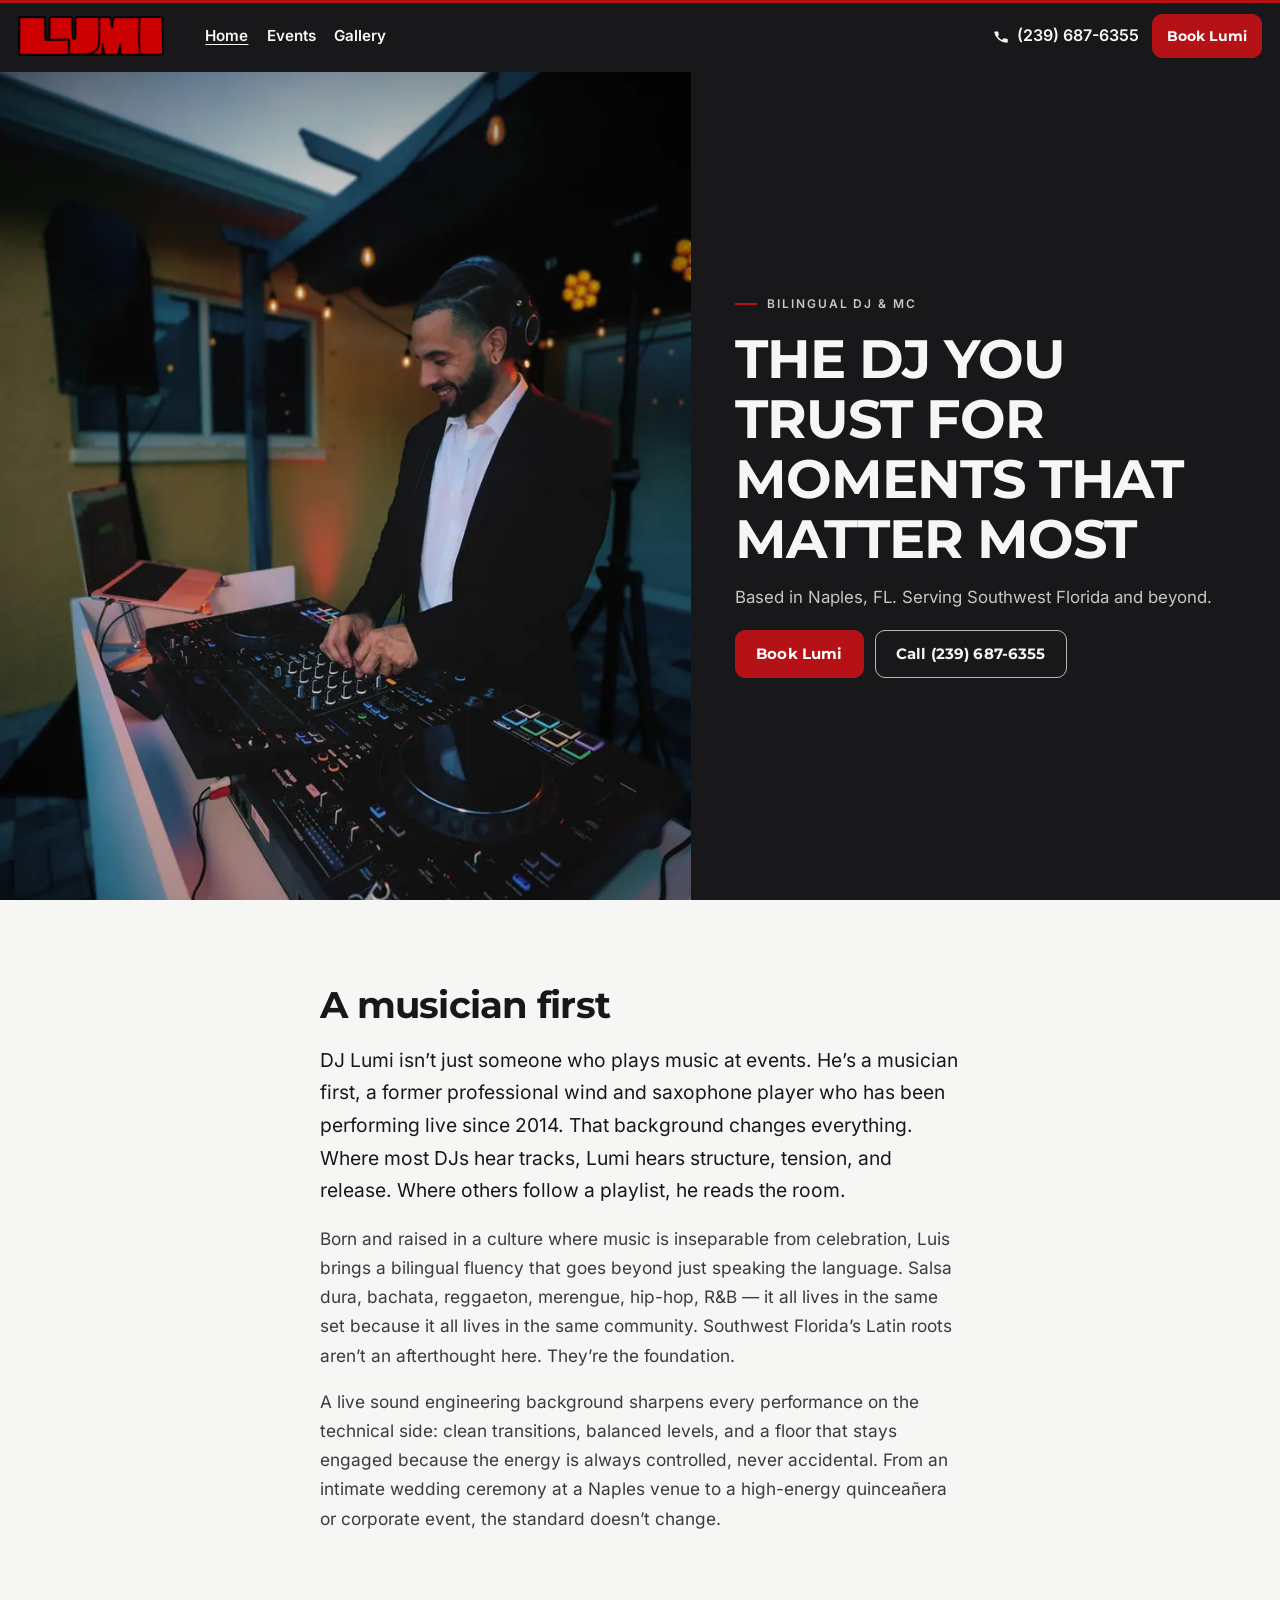
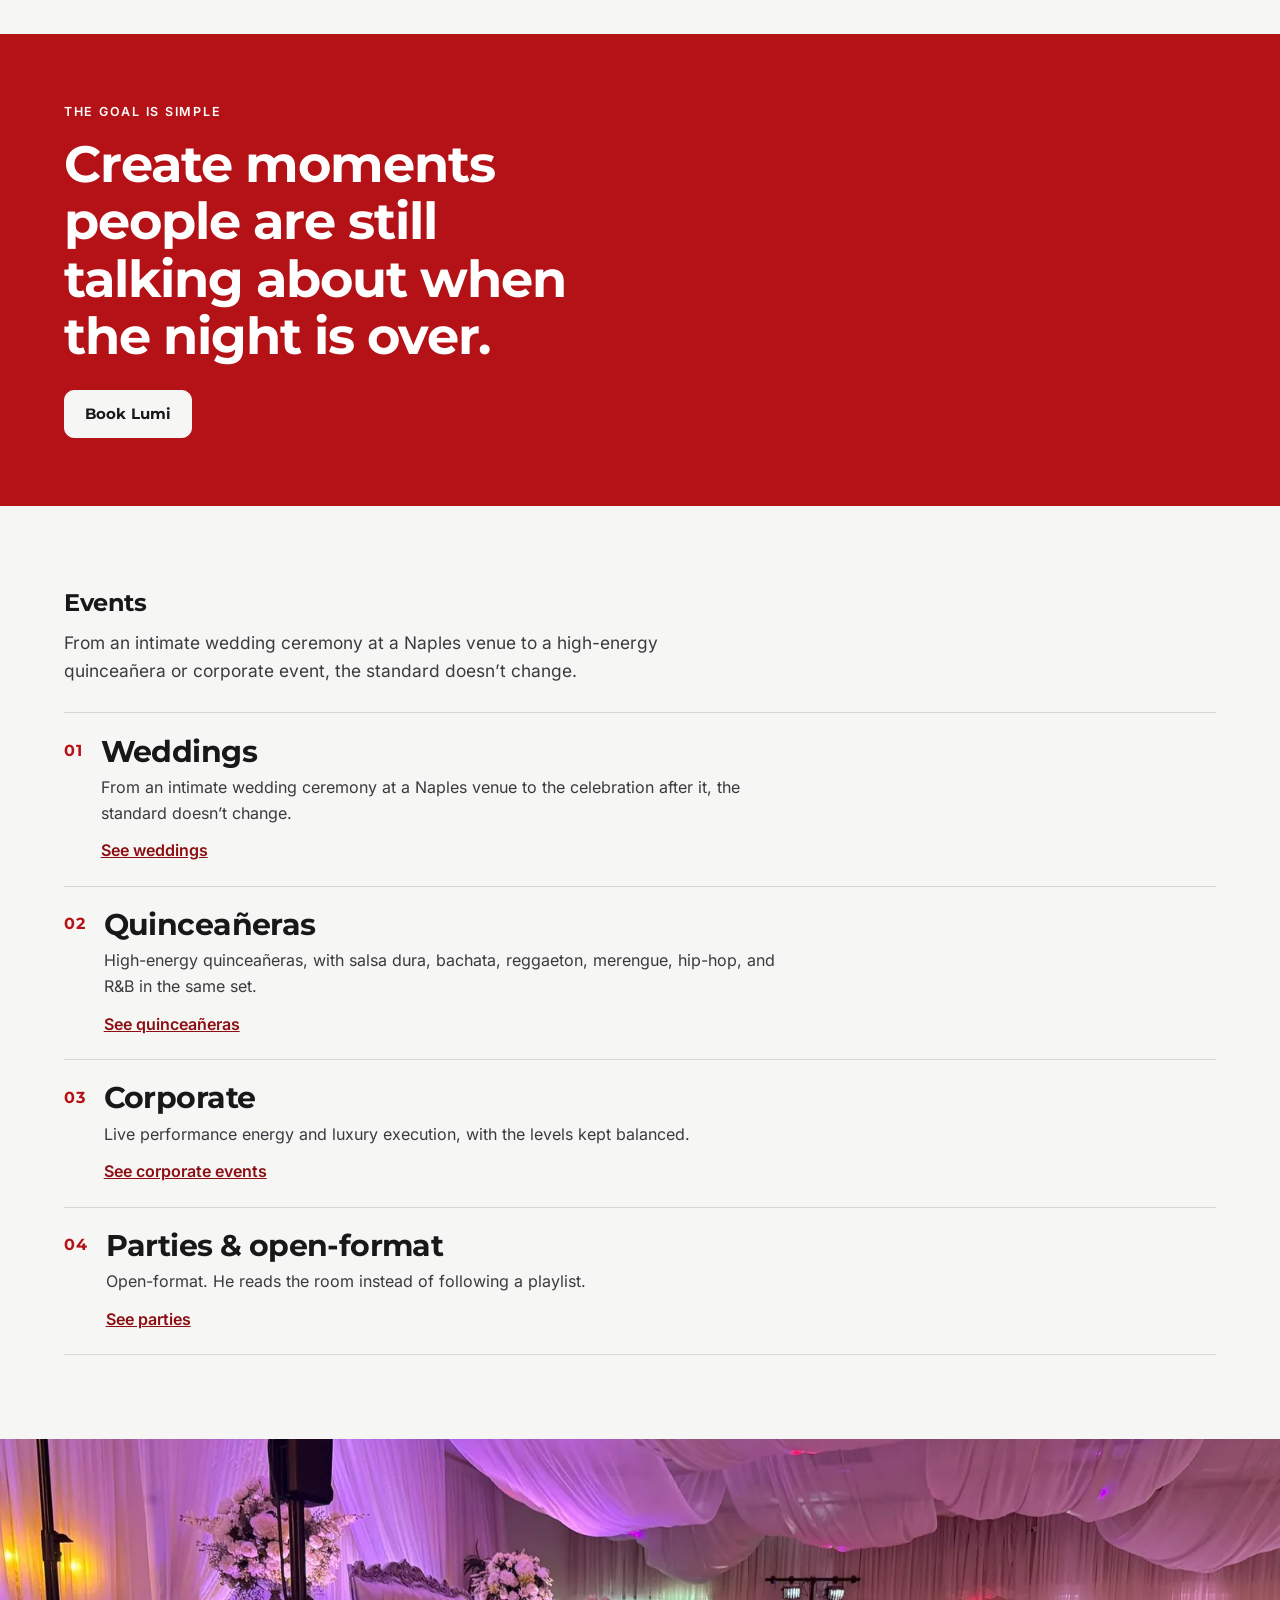
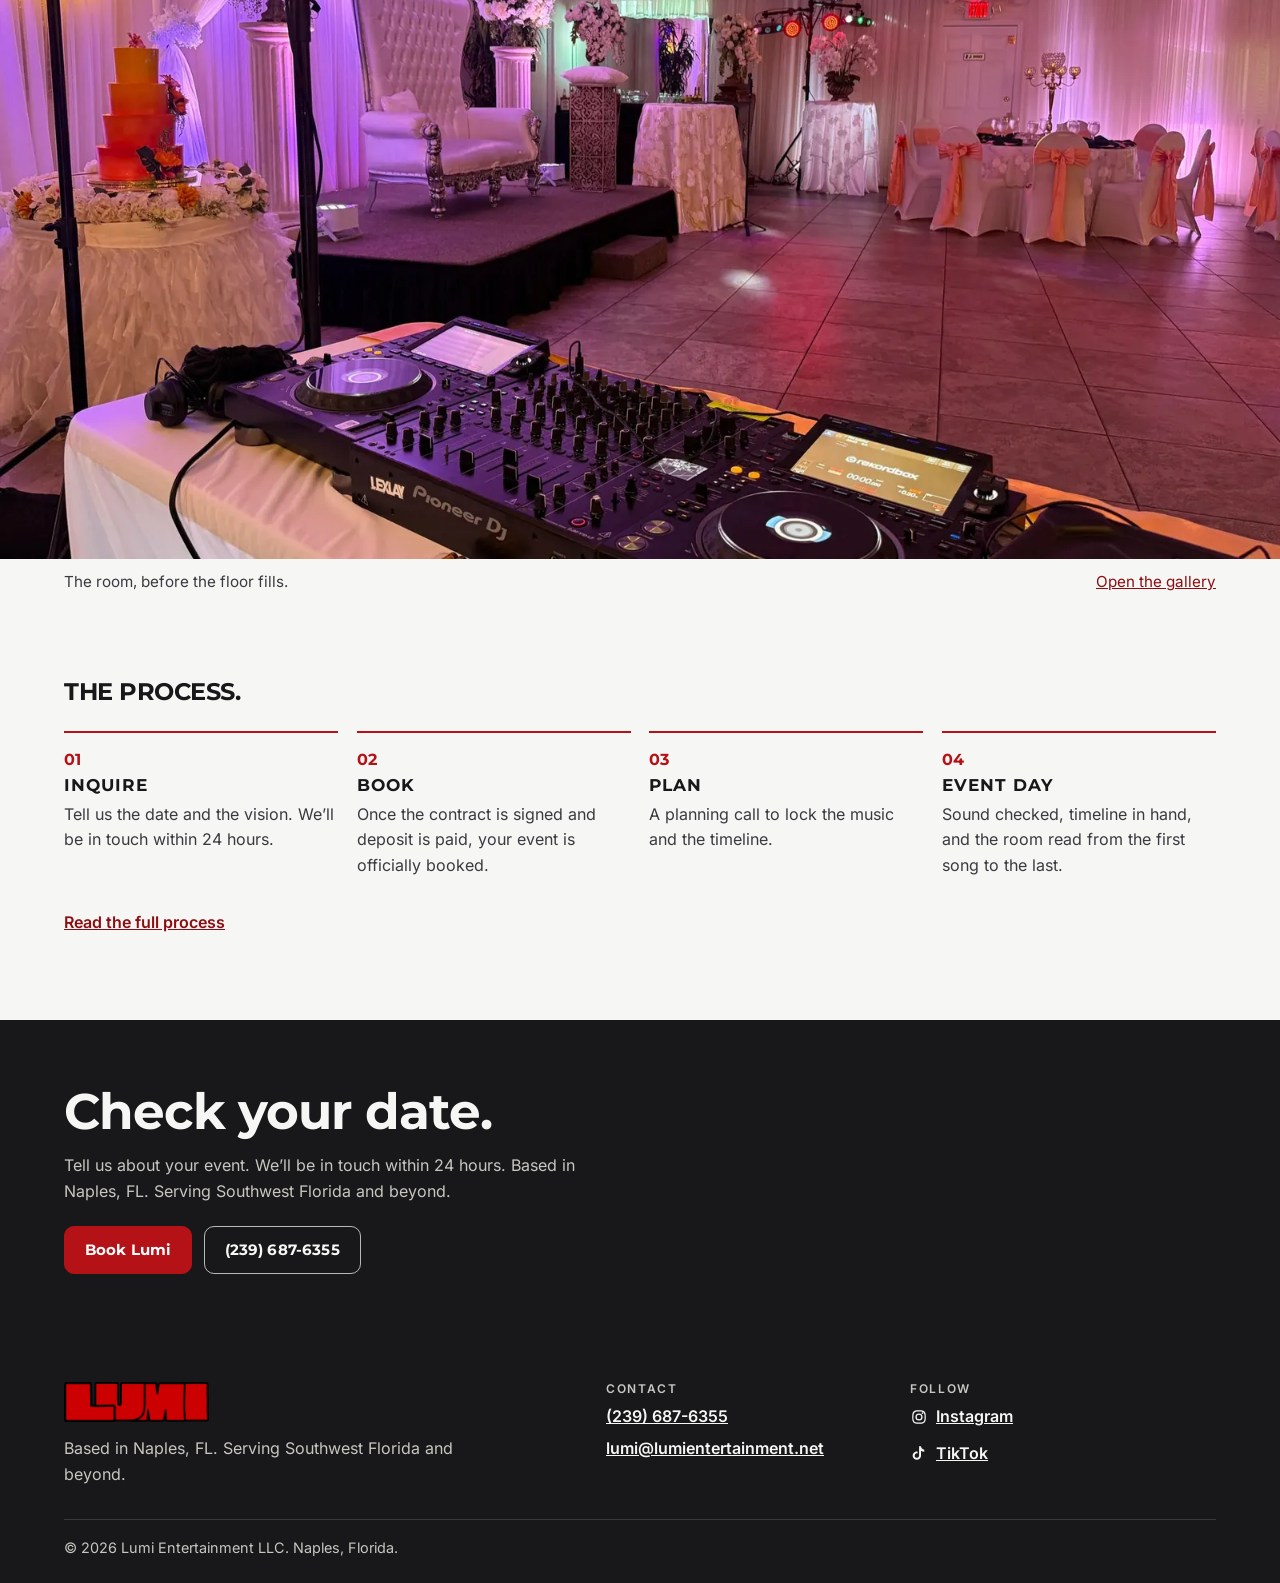
==== index.html @ b8785e48 "Replace the Squarespace site with a static Lumi Entertainment site. Keep the existing voice and bran" ====
<!DOCTYPE html>
<html lang="en">
<head>
  <meta charset="utf-8">
  <meta name="viewport" content="width=device-width, initial-scale=1">
  <meta name="format-detection" content="telephone=no">
  <title>DJ Lumi | Bilingual Wedding &amp; Event DJ in Naples, FL</title>
  <meta name="description" content="Bilingual English/Spanish DJ and MC for weddings, quinceañeras, and events in Naples and Southwest Florida. Open-format music, live sound, and a musician’s ear.">
  <meta name="robots" content="index,follow">
  <meta name="theme-color" content="#18181B">
  <link rel="canonical" href="https://www.lumientertainment.net/">
  <meta property="og:type" content="website">
  <meta property="og:site_name" content="Lumi Entertainment">
  <meta property="og:locale" content="en_US">
  <meta property="og:title" content="DJ Lumi | Bilingual Wedding &amp; Event DJ in Naples, FL">
  <meta property="og:description" content="Bilingual English/Spanish DJ and MC for weddings, quinceañeras, and events in Naples and Southwest Florida. Open-format music, live sound, and a musician’s ear.">
  <meta property="og:url" content="https://www.lumientertainment.net/">
  <meta property="og:image" content="https://www.lumientertainment.net/images/og.jpg">
  <meta property="og:image:width" content="1200">
  <meta property="og:image:height" content="630">
  <meta property="og:image:alt" content="DJ Lumi mixing at an outdoor evening event. Lumi Entertainment, a bilingual wedding and event DJ based in Naples, Florida.">
  <meta name="twitter:card" content="summary_large_image">
  <meta name="twitter:title" content="DJ Lumi | Bilingual Wedding &amp; Event DJ in Naples, FL">
  <meta name="twitter:description" content="Bilingual English/Spanish DJ and MC for weddings, quinceañeras, and events in Naples and Southwest Florida. Open-format music, live sound, and a musician’s ear.">
  <meta name="twitter:image" content="https://www.lumientertainment.net/images/og.jpg">
  <meta name="twitter:image:alt" content="DJ Lumi mixing at an outdoor evening event. Lumi Entertainment, a bilingual wedding and event DJ based in Naples, Florida.">
  <link rel="icon" href="favicon.ico" sizes="any">
  <link rel="icon" type="image/png" href="images/icon-192.png" sizes="192x192">
  <link rel="apple-touch-icon" href="images/apple-touch-icon.png">
  <link rel="manifest" href="site.webmanifest">
  <link rel="preload" href="fonts/montserrat-700.woff2" as="font" type="font/woff2" crossorigin>
  <link rel="preload" href="fonts/inter-400.woff2" as="font" type="font/woff2" crossorigin>
  <link rel="stylesheet" href="css/styles.css?v=20261122">
  <script type="application/ld+json">
{
  "@context": "https://schema.org",
  "@type": ["EntertainmentBusiness", "LocalBusiness"],
  "@id": "https://www.lumientertainment.net/#business",
  "name": "Lumi Entertainment",
  "legalName": "Lumi Entertainment LLC",
  "alternateName": "DJ Lumi",
  "url": "https://www.lumientertainment.net/",
  "telephone": "+1-239-687-6355",
  "email": "lumi@lumientertainment.net",
  "image": [
    "https://www.lumientertainment.net/images/og.jpg",
    "https://www.lumientertainment.net/images/hero-1400.jpg"
  ],
  "logo": "https://www.lumientertainment.net/images/logo.png",
  "description": "Bilingual English/Spanish DJ and MC for weddings, quinceañeras, and events. Based in Naples, FL, serving Southwest Florida and beyond.",
  "address": {
    "@type": "PostalAddress",
    "addressLocality": "Naples",
    "addressRegion": "FL",
    "addressCountry": "US"
  },
  "areaServed": "Southwest Florida",
  "founder": {
    "@type": "Person",
    "name": "Luis Saavedra",
    "alternateName": "DJ Lumi",
    "jobTitle": "DJ and MC",
    "knowsLanguage": ["en", "es"]
  },
  "contactPoint": {
    "@type": "ContactPoint",
    "telephone": "+1-239-687-6355",
    "email": "lumi@lumientertainment.net",
    "contactType": "reservations",
    "availableLanguage": ["English", "Spanish"]
  },
  "sameAs": [
    "https://instagram.com/djlumiofficial",
    "https://www.tiktok.com/@lumiwhatever"
  ]
}
  </script>
</head>
<body>
  <a class="skip" href="#main">Skip to content</a>
  <header class="site-header">
    <div class="header-inner">
      <a class="logo" href="./">
        <img src="images/logo.png" alt="Lumi Entertainment" width="1200" height="330">
      </a>
      <nav id="site-nav" class="site-nav" aria-label="Primary">
        <ul>
          <li><a href="./" aria-current="page">Home</a></li>
          <li><a href="weddings/">Events</a></li>
          <li><a href="gallery/">Gallery</a></li>
        </ul>
        <a class="menu-phone" href="tel:+12396876355">(239) 687-6355</a>
        <a class="btn menu-book" href="booklumi/">Book Lumi</a>
      </nav>
      <a class="header-phone" href="tel:+12396876355"><svg class="phone-icon" viewBox="0 0 24 24" width="18" height="18" aria-hidden="true"><path fill="currentColor" d="M6.6 10.8a15 15 0 0 0 6.6 6.6l2.2-2.2a1 1 0 0 1 1-.25 11.5 11.5 0 0 0 3.6.57 1 1 0 0 1 1 1V20a1 1 0 0 1-1 1A17 17 0 0 1 3 7a1 1 0 0 1 1-1h3.5a1 1 0 0 1 1 1 11.5 11.5 0 0 0 .57 3.6 1 1 0 0 1-.25 1l-2.22.2z"/></svg><span class="header-phone-num">(239) 687-6355</span></a>
      <a class="btn btn-small header-book" href="booklumi/"><span class="long">Book Lumi</span><span class="short">Book</span></a>
      <button class="nav-toggle" type="button" aria-expanded="false" aria-controls="site-nav">
        <span class="bars" aria-hidden="true"></span>
        <span class="sr-only">Open menu</span>
      </button>
    </div>
  </header>
  <main id="main">
    <section class="hero">
      <div class="hero-media">
        <picture>
            <source type="image/webp" srcset="images/hero-800.webp 800w, images/hero-1400.webp 1400w, images/hero-2000.webp 2000w" sizes="(min-width: 960px) 54vw, 100vw">
            <img src="images/hero-1400.jpg" alt="DJ Lumi smiling behind a DJ controller at an outdoor evening event, wearing a black suit with headphones around his neck." width="1400" height="1865" loading="eager" decoding="async" fetchpriority="high">
          </picture>
      </div>
      <div class="hero-copy">
        <p class="eyebrow on-dark">Bilingual DJ &amp; MC</p>
        <h1>THE DJ YOU TRUST FOR MOMENTS THAT MATTER MOST</h1>
        <p class="lede">Based in Naples, FL. Serving Southwest Florida and beyond.</p>
        <div class="hero-actions">
          <a class="btn" href="booklumi/">Book Lumi</a>
          <a class="btn btn-ghost" href="tel:+12396876355">Call (239) 687-6355</a>
        </div>
      </div>
    </section>
    <section class="section">
      <div class="wrap prose">
        <h2>A musician first</h2>
        <p class="lead">DJ Lumi isn’t just someone who plays music at events. He’s a musician first, a former professional wind and saxophone player who has been performing live since 2014. That background changes everything. Where most DJs hear tracks, Lumi hears structure, tension, and release. Where others follow a playlist, he reads the room.</p>
        <p>Born and raised in a culture where music is inseparable from celebration, Luis brings a bilingual fluency that goes beyond just speaking the language. Salsa dura, bachata, reggaeton, merengue, hip-hop, R&amp;B — it all lives in the same set because it all lives in the same community. Southwest Florida’s Latin roots aren’t an afterthought here. They’re the foundation.</p>
        <p>A live sound engineering background sharpens every performance on the technical side: clean transitions, balanced levels, and a floor that stays engaged because the energy is always controlled, never accidental. From an intimate wedding ceremony at a Naples venue to a high-energy quinceañera or corporate event, the standard doesn’t change.</p>
      </div>
    </section>
    <section class="quote-band" aria-label="The goal">
      <div class="wrap">
        <p class="quote-kicker">The goal is simple</p>
        <p class="quote">Create moments people are still talking about when the night is over.</p>
        <a class="btn btn-paper" href="booklumi/">Book Lumi</a>
      </div>
    </section>
    <section class="section" id="services">
      <div class="wrap">
        <h2>Events</h2>
        <p class="section-intro">From an intimate wedding ceremony at a Naples venue to a high-energy quinceañera or corporate event, the standard doesn’t change.</p>
        <ol class="service-list">
          <li>
            <span class="svc-num">01</span>
            <div>
              <h3>Weddings</h3>
              <p>From an intimate wedding ceremony at a Naples venue to the celebration after it, the standard doesn’t change.</p>
              <a class="text-link" href="weddings/#weddings">See weddings</a>
            </div>
          </li>
          <li>
            <span class="svc-num">02</span>
            <div>
              <h3>Quinceañeras</h3>
              <p>High-energy quinceañeras, with salsa dura, bachata, reggaeton, merengue, hip-hop, and R&amp;B in the same set.</p>
              <a class="text-link" href="weddings/#quinceaneras">See quinceañeras</a>
            </div>
          </li>
          <li>
            <span class="svc-num">03</span>
            <div>
              <h3>Corporate</h3>
              <p>Live performance energy and luxury execution, with the levels kept balanced.</p>
              <a class="text-link" href="weddings/#corporate">See corporate events</a>
            </div>
          </li>
          <li>
            <span class="svc-num">04</span>
            <div>
              <h3>Parties &amp; open-format</h3>
              <p>Open-format. He reads the room instead of following a playlist.</p>
              <a class="text-link" href="weddings/#parties">See parties</a>
            </div>
          </li>
        </ol>
      </div>
    </section>
    <figure class="feature-photo">
      <picture>
            <source type="image/webp" srcset="images/reception-900.webp 900w, images/reception-1600.webp 1600w, images/reception-2200.webp 2200w" sizes="100vw">
            <img src="images/reception-1600.jpg" alt="A celebration hall seen from the DJ booth: a controller in the foreground, a white throne chair and tiered cake on a stage, draped ceilings, and purple uplighting." width="1600" height="900" loading="lazy" decoding="async">
          </picture>
      <figcaption class="wrap caption-row">
        <span>The room, before the floor fills.</span>
        <a href="gallery/">Open the gallery</a>
      </figcaption>
    </figure>
    <section class="section" id="process">
      <div class="wrap">
        <h2>THE PROCESS.</h2>
        <ol class="steps">
          <li>
            <span class="step-num">01</span>
            <h3>Inquire</h3>
            <p>Tell us the date and the vision. We’ll be in touch within 24 hours.</p>
          </li>
          <li>
            <span class="step-num">02</span>
            <h3>Book</h3>
            <p>Once the contract is signed and deposit is paid, your event is officially booked.</p>
          </li>
          <li>
            <span class="step-num">03</span>
            <h3>Plan</h3>
            <p>A planning call to lock the music and the timeline.</p>
          </li>
          <li>
            <span class="step-num">04</span>
            <h3>Event day</h3>
            <p>Sound checked, timeline in hand, and the room read from the first song to the last.</p>
          </li>
        </ol>
        <p style="margin-top:1.25rem"><a class="text-link" href="weddings/#process">Read the full process</a></p>
      </div>
    </section>
    <section class="cta-band">
      <div class="wrap">
        <h2>Check your date.</h2>
        <p>Tell us about your event. We’ll be in touch within 24 hours. Based in Naples, FL. Serving Southwest Florida and beyond.</p>
        <div class="cta-actions">
          <a class="btn" href="booklumi/">Book Lumi</a>
          <a class="btn btn-ghost" href="tel:+12396876355">(239) 687-6355</a>
        </div>
      </div>
    </section>
  </main>
  <footer class="site-footer">
    <div class="wrap footer-grid">
      <div class="footer-brand">
        <a class="logo" href="./">
          <img src="images/logo.png" alt="Lumi Entertainment" width="1200" height="330">
        </a>
        <p>Based in Naples, FL. Serving Southwest Florida and beyond.</p>
      </div>
      <div>
        <h2 class="footer-label">Contact</h2>
        <ul class="footer-links">
          <li><a href="tel:+12396876355">(239) 687-6355</a></li>
          <li><a href="mailto:lumi@lumientertainment.net">lumi@lumientertainment.net</a></li>
        </ul>
      </div>
      <div>
        <h2 class="footer-label">Follow</h2>
        <ul class="socials">
          <li><a href="https://instagram.com/djlumiofficial" target="_blank" rel="noopener noreferrer"><svg viewBox="0 0 24 24" width="18" height="18" aria-hidden="true"><path fill="currentColor" d="M12 7.2A4.8 4.8 0 1 0 16.8 12 4.8 4.8 0 0 0 12 7.2zm0 7.9A3.1 3.1 0 1 1 15.1 12 3.1 3.1 0 0 1 12 15.1zm5.7-8.2a1.1 1.1 0 1 1-1.1-1.1 1.1 1.1 0 0 1 1.1 1.1zM12 4.6c1.3 0 1.5 0 2 .05l1.5.07a4.5 4.5 0 0 1 3.8 3.8l.07 1.5c.05.5.05 1.6 0 4l-.07 1.5a4.5 4.5 0 0 1-3.8 3.8l-1.5.07c-.5.05-1.6.05-4 0l-1.5-.07a4.5 4.5 0 0 1-3.8-3.8l-.07-1.5c-.05-.5-.05-1.6 0-4l.07-1.5a4.5 4.5 0 0 1 3.8-3.8l1.5-.07c.5-.05 1.6-.05 2-.05zm0-1.6a18 18 0 0 0-2.1.06L8.4 3.1a6.1 6.1 0 0 0-5.3 5.3l-.06 1.5a18 18 0 0 0 0 4.2l.06 1.5a6.1 6.1 0 0 0 5.3 5.3l1.5.06a18 18 0 0 0 4.2 0l1.5-.06a6.1 6.1 0 0 0 5.3-5.3l.06-1.5a18 18 0 0 0 0-4.2l-.06-1.5a6.1 6.1 0 0 0-5.3-5.3l-1.5-.06A18 18 0 0 0 12 3z"/></svg><span>Instagram</span></a></li>
          <li><a href="https://www.tiktok.com/@lumiwhatever" target="_blank" rel="noopener noreferrer"><svg viewBox="0 0 24 24" width="18" height="18" aria-hidden="true"><path fill="currentColor" d="M14.6 3c.4 2.5 1.9 4.3 4.4 4.7v2.6a7.2 7.2 0 0 1-4.3-1.4v6.6a5.6 5.6 0 1 1-5.6-5.6c.3 0 .7 0 1 .1v2.7a2.9 2.9 0 1 0 2 2.8V3h2.5z"/></svg><span>TikTok</span></a></li>
        </ul>
      </div>
    </div>
    <div class="wrap legal">
      <p>© 2026 Lumi Entertainment LLC. Naples, Florida.</p>
    </div>
  </footer>
  <nav class="tapbar" aria-label="Quick actions">
    <a class="tap-call" href="tel:+12396876355"><small>Call</small><span>(239) 687-6355</span></a>
    <a class="btn tap-book" href="booklumi/">Book Lumi</a>
  </nav>
  <script src="js/main.js?v=20261122"></script>
</body>
</html>
---- css/styles.css ----
/* Lumi Entertainment
   Ink #18181B · Paper #F6F6F4 · Crimson #B51217
   Headings: Montserrat. Body: Inter. */

@font-face {
  font-family: "Inter";
  font-style: normal;
  font-weight: 400;
  font-display: swap;
  src: url("../fonts/inter-400.woff2") format("woff2");
  unicode-range: U+0000-00FF, U+0131, U+0152-0153, U+02BB-02BC, U+02C6, U+02DA, U+02DC, U+0304, U+0308, U+0329, U+2000-206F, U+20AC, U+2122, U+2191, U+2193, U+2212, U+2215, U+FEFF, U+FFFD;
}

@font-face {
  font-family: "Inter";
  font-style: normal;
  font-weight: 600;
  font-display: swap;
  src: url("../fonts/inter-600.woff2") format("woff2");
  unicode-range: U+0000-00FF, U+0131, U+0152-0153, U+02BB-02BC, U+02C6, U+02DA, U+02DC, U+0304, U+0308, U+0329, U+2000-206F, U+20AC, U+2122, U+2191, U+2193, U+2212, U+2215, U+FEFF, U+FFFD;
}

@font-face {
  font-family: "Montserrat";
  font-style: normal;
  font-weight: 700;
  font-display: swap;
  src: url("../fonts/montserrat-700.woff2") format("woff2");
  unicode-range: U+0000-00FF, U+0131, U+0152-0153, U+02BB-02BC, U+02C6, U+02DA, U+02DC, U+0304, U+0308, U+0329, U+2000-206F, U+20AC, U+2122, U+2191, U+2193, U+2212, U+2215, U+FEFF, U+FFFD;
}

:root {
  --ink: #18181b;
  --paper: #f6f6f4;
  --crimson: #b51217;
  --crimson-deep: #8c0e12;
  --muted: #c8c6c0;
  --muted-ink: #3a3a40;
  --line: rgba(24, 24, 27, 0.14);
  --white: #fff;
  --radius: 10px;
  --sans: "Inter", "Helvetica Neue", Helvetica, Arial, sans-serif;
  --display: "Montserrat", "Helvetica Neue", Helvetica, Arial, sans-serif;
  --max: 72rem;
  --gutter: 1.25rem;
  --header: 4.5rem;
  color-scheme: light;
}

*,
*::before,
*::after { box-sizing: border-box; }

[hidden] { display: none !important; }

html { scroll-padding-top: 5.5rem; }

body {
  margin: 0;
  min-height: 100vh;
  display: flex;
  flex-direction: column;
  background: var(--paper);
  color: var(--ink);
  font-family: var(--sans);
  font-size: 1rem;
  line-height: 1.6;
  font-weight: 400;
}

main { flex: 1; }

img { max-width: 100%; height: auto; }

h1, h2, h3, p, figure, blockquote, ul, ol { margin: 0; }

ul, ol { padding: 0; }

h1, h2, h3 {
  font-family: var(--display);
  font-weight: 700;
  letter-spacing: -0.02em;
  line-height: 1.12;
  text-wrap: balance;
}

a { color: var(--crimson-deep); }

a:hover { color: var(--crimson); }

:focus { outline: none; }

:focus-visible {
  outline: 2px solid var(--crimson);
  outline-offset: 3px;
}

.site-header :focus-visible,
.tapbar :focus-visible,
.quote-band :focus-visible {
  outline-color: var(--paper);
}

::selection { background: var(--crimson); color: #fff; }

.skip {
  position: absolute;
  left: 0.75rem;
  top: 0.75rem;
  transform: translateY(-200%);
  background: #fff;
  color: var(--ink);
  padding: 0.65rem 0.9rem;
  z-index: 80;
  border-radius: var(--radius);
  font-weight: 600;
  text-decoration: none;
}

.skip:focus { transform: none; }

.sr-only {
  position: absolute;
  width: 1px;
  height: 1px;
  padding: 0;
  margin: -1px;
  overflow: hidden;
  clip: rect(0, 0, 0, 0);
  white-space: nowrap;
  border: 0;
}

.wrap {
  width: min(var(--max), calc(100% - var(--gutter) * 2));
  margin-inline: auto;
}

.wrap-narrow { width: min(42rem, calc(100% - var(--gutter) * 2)); }

[id] { scroll-margin-top: 5.5rem; }

.btn {
  display: inline-flex;
  align-items: center;
  justify-content: center;
  gap: 0.45rem;
  min-height: 3rem;
  padding: 0.85rem 1.25rem;
  border-radius: var(--radius);
  border: 1px solid var(--crimson);
  background: var(--crimson);
  color: #fff;
  font-family: var(--display);
  font-weight: 700;
  font-size: 0.95rem;
  letter-spacing: 0.01em;
  line-height: 1;
  text-decoration: none;
  cursor: pointer;
}

.btn:hover { background: var(--crimson-deep); border-color: var(--crimson-deep); color: #fff; }

.btn-small { min-height: 2.7rem; padding: 0.55rem 0.85rem; font-size: 0.88rem; }

.btn-ghost {
  background: transparent;
  color: var(--paper);
  border-color: rgba(246, 246, 244, 0.72);
}

.btn-ghost:hover { background: rgba(246, 246, 244, 0.08); color: #fff; border-color: #fff; }

.btn-paper {
  background: var(--paper);
  border-color: var(--paper);
  color: var(--ink);
}

.btn-paper:hover { background: #fff; border-color: #fff; color: var(--ink); }

.header-book .short { display: none; }

.site-header {
  position: sticky;
  top: 0;
  z-index: 30;
  background: var(--ink);
  color: var(--paper);
  box-shadow: inset 0 3px 0 var(--crimson);
}

.header-inner {
  display: flex;
  align-items: center;
  gap: 0.55rem 0.85rem;
  min-height: var(--header);
  padding: 0.55rem 1.15rem;
  max-width: 80rem;
  margin: 0 auto;
}

.logo { display: flex; margin-right: auto; line-height: 0; text-decoration: none; }

.logo img { height: 30px; width: auto; }

.header-phone {
  position: relative;
  display: inline-flex;
  align-items: center;
  gap: 0.4rem;
  min-width: 44px;
  min-height: 44px;
  color: var(--paper);
  text-decoration: none;
  font-weight: 600;
  white-space: nowrap;
}

.header-phone:hover { color: #fff; }

.nav-toggle {
  width: 44px;
  height: 44px;
  display: inline-flex;
  align-items: center;
  justify-content: center;
  border: 1px solid rgba(246, 246, 244, 0.4);
  background: transparent;
  color: var(--paper);
  border-radius: var(--radius);
  cursor: pointer;
  position: relative;
  z-index: 50;
}

.bars,
.bars::before,
.bars::after {
  display: block;
  width: 18px;
  height: 2px;
  background: currentColor;
  position: relative;
  transition: transform 0.2s ease, top 0.2s ease, background 0.2s ease;
}

.bars::before,
.bars::after { content: ""; position: absolute; left: 0; }

.bars::before { top: -6px; }

.bars::after { top: 6px; }

body.nav-open .bars { background: transparent; }

body.nav-open .bars::before { top: 0; transform: rotate(45deg); }

body.nav-open .bars::after { top: 0; transform: rotate(-45deg); }

.site-nav ul { list-style: none; }

.site-nav a { color: var(--paper); text-decoration: none; }

.site-nav a:hover { color: #fff; text-decoration: underline; text-underline-offset: 0.22em; }

.site-nav a[aria-current="page"] { font-weight: 700; text-decoration: underline; text-underline-offset: 0.22em; }

@media (max-width: 959px) {
  .header-inner { padding: 0.5rem 0.75rem; gap: 0.4rem; }
  .logo img { height: 28px; }
  .header-phone-num {
    position: absolute;
    width: 1px;
    height: 1px;
    padding: 0;
    margin: -1px;
    overflow: hidden;
    clip: rect(0, 0, 0, 0);
    white-space: nowrap;
    border: 0;
  }
  .site-nav {
    display: none;
    position: fixed;
    inset: 0;
    z-index: 40;
    background: var(--ink);
    flex-direction: column;
    padding: 5.5rem 1.5rem 6.5rem;
    overflow: auto;
  }
  .site-nav.is-open { display: flex; }
  .site-nav li a {
    display: block;
    font-family: var(--display);
    font-weight: 700;
    font-size: clamp(1.8rem, 8vw, 2.4rem);
    letter-spacing: -0.02em;
    padding: 0.35rem 0;
    text-decoration: none;
  }
  .menu-phone {
    margin-top: 1.4rem;
    font-weight: 600;
    font-size: 1.15rem;
  }
  .menu-book { margin-top: 0.9rem; align-self: flex-start; }
}

@media (min-width: 960px) {
  .logo { margin-right: 1.75rem; }
  .logo img { height: 40px; }
  .nav-toggle { display: none; }
  .menu-phone, .menu-book { display: none; }
  .site-nav {
    display: flex;
    align-items: center;
    gap: 1.2rem;
    margin-right: auto;
  }
  .site-nav ul { display: flex; align-items: center; gap: 1.15rem; }
  .site-nav li a { font-weight: 600; font-size: 0.95rem; }
}

@media (max-width: 359px) {
  .header-book .long { display: none; }
  .header-book .short { display: inline; }
}

.tapbar { display: none; }

@media (max-width: 959px) {
  body { padding-bottom: calc(4.75rem + env(safe-area-inset-bottom)); }
  .tapbar {
    display: grid;
    grid-template-columns: 1.15fr 0.85fr;
    gap: 0.5rem;
    position: fixed;
    left: 0;
    right: 0;
    bottom: 0;
    z-index: 35;
    padding: 0.55rem 0.7rem calc(0.55rem + env(safe-area-inset-bottom));
    background: rgba(24, 24, 27, 0.96);
    border-top: 1px solid rgba(246, 246, 244, 0.14);
  }
  .tap-call {
    display: flex;
    flex-direction: column;
    align-items: center;
    justify-content: center;
    min-height: 3rem;
    border: 1px solid rgba(246, 246, 244, 0.55);
    border-radius: var(--radius);
    color: var(--paper);
    text-decoration: none;
    font-weight: 600;
    line-height: 1.15;
  }
  .tap-call small {
    font-size: 0.68rem;
    letter-spacing: 0.12em;
    text-transform: uppercase;
    color: var(--muted);
  }
  .tap-call span { font-size: 0.92rem; }
  .tap-book { width: 100%; }
  body.nav-open .tapbar,
  body.input-focus .tapbar { display: none; }
  body.input-focus { padding-bottom: 0; }
}

.hero {
  background: var(--ink);
  color: var(--paper);
  display: grid;
}

.hero-media {
  position: relative;
  background: #2e3030;
  min-height: 42vh;
  min-height: 42dvh;
  max-height: 520px;
}

.hero-media picture {
  position: absolute;
  inset: 0;
  display: block;
}

.hero-media img {
  width: 100%;
  height: 100%;
  max-width: none;
  object-fit: cover;
  object-position: center 16%;
}

.hero-copy {
  display: flex;
  flex-direction: column;
  justify-content: center;
  gap: 0.75rem;
  padding: 1.35rem 1.15rem 1.5rem;
}

.hero-copy h1 {
  font-size: clamp(1.72rem, 7.8vw, 3.35rem);
  max-width: 12em;
}

.lede { color: var(--muted); font-size: 1.05rem; max-width: 36rem; }

.hero-actions { display: flex; flex-wrap: wrap; gap: 0.7rem; margin-top: 0.25rem; }

.eyebrow {
  display: flex;
  align-items: center;
  gap: 0.65rem;
  font-weight: 600;
  font-size: 0.75rem;
  letter-spacing: 0.16em;
  text-transform: uppercase;
  color: var(--crimson);
}

.eyebrow::before {
  content: "";
  width: 1.35rem;
  height: 2px;
  background: var(--crimson);
  flex: 0 0 auto;
}

.eyebrow.on-dark { color: var(--muted); }

@media (min-width: 960px) {
  .hero {
    grid-template-columns: minmax(0, 1.08fr) minmax(22rem, 0.92fr);
    min-height: calc(100dvh - var(--header));
  }
  .hero-media {
    min-height: calc(100dvh - var(--header));
    max-height: none;
  }
  .hero-copy {
    gap: 0.95rem;
    padding: 3rem 3.25rem 3rem 2.75rem;
  }
}

.section { padding: 3.5rem 0; }

@media (min-width: 800px) {
  .section { padding: 5.25rem 0; }
}

.section-intro {
  max-width: 38rem;
  color: var(--muted-ink);
  margin-top: 0.75rem;
  font-size: 1.08rem;
}

.prose { max-width: 40rem; }

.prose p {
  margin: 0 0 1.05rem;
  font-size: 1.075rem;
  line-height: 1.7;
  color: var(--muted-ink);
}

.prose .lead { font-size: 1.2rem; color: var(--ink); }

.prose h2 { margin-bottom: 1.15rem; font-size: clamp(1.7rem, 3vw, 2.3rem); }

.quote-band { background: var(--crimson); color: #fff; padding: 4.25rem 0; }

.quote-kicker {
  font-weight: 600;
  letter-spacing: 0.14em;
  text-transform: uppercase;
  font-size: 0.78rem;
  margin-bottom: 0.85rem;
}

.quote {
  font-family: var(--display);
  font-weight: 700;
  letter-spacing: -0.02em;
  font-size: clamp(1.9rem, 4.8vw, 3.2rem);
  line-height: 1.12;
  max-width: 11em;
}

.quote-band .btn { margin-top: 1.6rem; }

.service-list { list-style: none; margin-top: 1.75rem; }

.service-list li,
.event-block {
  display: grid;
  grid-template-columns: auto 1fr;
  gap: 0.35rem 1.15rem;
  padding: 1.35rem 0;
  border-top: 1px solid var(--line);
}

.service-list li:last-child,
.event-stack .event-block:last-child { border-bottom: 1px solid var(--line); }

.svc-num {
  font-family: var(--display);
  font-weight: 700;
  color: var(--crimson);
  letter-spacing: 0.04em;
  padding-top: 0.2rem;
}

.service-list h3,
.event-block h2 { font-size: clamp(1.35rem, 2.4vw, 1.85rem); }

.service-list p,
.event-block p { margin-top: 0.45rem; color: var(--muted-ink); max-width: 42rem; }

.text-link {
  display: inline-block;
  margin-top: 0.75rem;
  font-weight: 600;
}

.feature-photo { margin: 0; }

.feature-photo picture { display: block; }

.feature-photo img { width: 100%; height: auto; display: block; }

.feature-photo figcaption,
.caption-row {
  display: flex;
  justify-content: space-between;
  gap: 0.75rem 1.25rem;
  flex-wrap: wrap;
  align-items: baseline;
  padding-top: 0.7rem;
  color: var(--muted-ink);
  font-size: 0.95rem;
}

.steps {
  list-style: none;
  display: grid;
  gap: 1.35rem;
  margin-top: 1.6rem;
}

.steps li { border-top: 2px solid var(--crimson); padding-top: 0.85rem; }

.step-num {
  font-family: var(--display);
  font-weight: 700;
  color: var(--crimson);
}

.steps h3 {
  margin: 0.25rem 0 0.4rem;
  font-size: 1.05rem;
  letter-spacing: 0.06em;
  text-transform: uppercase;
}

.steps p { color: var(--muted-ink); }

@media (min-width: 860px) {
  .steps { grid-template-columns: repeat(4, 1fr); gap: 1.15rem; }
}

.cta-band { background: var(--ink); color: var(--paper); padding: 4rem 0; }

.cta-band h2 { font-size: clamp(2rem, 5vw, 3.1rem); max-width: 10em; }

.cta-band p { color: var(--muted); max-width: 32rem; margin: 0.85rem 0 1.35rem; }

.cta-actions { display: flex; flex-wrap: wrap; gap: 0.7rem; }

.page-hero { padding: 3rem 0 1.75rem; }

.page-hero h1 {
  font-size: clamp(2.2rem, 6.2vw, 4rem);
  max-width: 14ch;
  color: var(--crimson);
}

.page-hero .lede {
  margin-top: 1rem;
  color: var(--ink);
  font-weight: 600;
  font-size: 1.2rem;
  max-width: 36rem;
}

.page-hero .coverage { margin-top: 0.55rem; color: var(--muted-ink); }

.scenes {
  position: relative;
  min-height: 28rem;
  display: flex;
  align-items: flex-end;
  background: #2c1c13;
  margin-top: 1rem;
}

.scenes-media { position: absolute; inset: 0; }

.scenes-media picture { display: block; height: 100%; }

.scenes-media img {
  width: 100%;
  height: 100%;
  max-width: none;
  object-fit: cover;
  object-position: center;
}

.scenes-card {
  position: relative;
  max-width: 36rem;
  margin: 0 0 1.25rem;
  background: rgba(24, 24, 27, 0.94);
  color: var(--paper);
  padding: 1.3rem 1.35rem;
}

.scenes-card p { font-size: 1.15rem; line-height: 1.45; }

@media (min-width: 800px) {
  .scenes { min-height: 38rem; }
  .scenes-card { margin-bottom: 2rem; }
}

.gallery-grid {
  display: grid;
  gap: 1.75rem;
  padding-bottom: 1rem;
}

.gallery-grid figure { margin: 0; }

.gallery-grid picture { display: block; }

.gallery-grid img { width: 100%; height: auto; display: block; }

.zoom { display: block; color: inherit; }

.gallery-grid figcaption { margin-top: 0.5rem; color: var(--muted-ink); font-size: 0.95rem; }

.yt {
  position: relative;
  display: block;
  width: 100%;
  padding: 0;
  border: 0;
  background: #000;
  cursor: pointer;
  color: #fff;
}

.yt img { width: 100%; height: auto; display: block; }

.play {
  position: absolute;
  left: 50%;
  top: 50%;
  transform: translate(-50%, -50%);
  width: 4.25rem;
  height: 4.25rem;
  border-radius: 50%;
  background: var(--crimson);
  display: grid;
  place-items: center;
}

.play::before {
  content: "";
  border-style: solid;
  border-width: 0.6rem 0 0.6rem 1.05rem;
  border-color: transparent transparent transparent #fff;
  margin-left: 0.2rem;
}

.gallery-grid iframe,
.gallery-grid video {
  width: 100%;
  aspect-ratio: 16 / 9;
  height: auto;
  background: #000;
  border: 0;
  display: block;
}

@media (min-width: 800px) {
  .gallery-grid { grid-template-columns: 1.05fr 0.95fr; align-items: start; }
  .gallery-grid figure.is-wide { grid-column: 1 / -1; }
}

#lightbox {
  border: 0;
  padding: 0;
  background: transparent;
  max-width: min(1100px, calc(100% - 1.5rem));
  max-height: calc(100vh - 2rem);
  max-height: calc(100dvh - 2rem);
  overflow: auto;
}

#lightbox::backdrop { background: rgba(24, 24, 27, 0.92); }

#lightbox img { display: block; width: 100%; height: auto; background: #000; }

.lightbox-bar { display: flex; justify-content: flex-end; margin-bottom: 0.45rem; }

.book-layout {
  display: grid;
  gap: 1.5rem;
  padding-bottom: 1rem;
}

.form-row { display: grid; gap: 1rem; }

.field { display: flex; flex-direction: column; gap: 0.4rem; min-width: 0; }

.field label { font-weight: 600; font-size: 0.95rem; }

.req { color: var(--crimson); }

.hint { color: var(--muted-ink); font-size: 0.9rem; }

.field input,
.field select,
.field textarea {
  width: 100%;
  font: inherit;
  color: var(--ink);
  background: #fff;
  border: 1px solid rgba(24, 24, 27, 0.28);
  border-radius: var(--radius);
  padding: 0.8rem 0.9rem;
  min-height: 3rem;
}

.field textarea { min-height: 8.5rem; resize: vertical; }

.field select {
  appearance: none;
  padding-right: 2.4rem;
  background-image:
    linear-gradient(45deg, transparent 50%, var(--ink) 50%),
    linear-gradient(135deg, var(--ink) 50%, transparent 50%);
  background-position: calc(100% - 1.15rem) 55%, calc(100% - 0.75rem) 55%;
  background-size: 6px 6px, 6px 6px;
  background-repeat: no-repeat;
}

.field input:focus-visible,
.field select:focus-visible,
.field textarea:focus-visible {
  outline: 2px solid var(--crimson);
  outline-offset: 2px;
  border-color: var(--crimson);
}

.field input:user-invalid,
.field select:user-invalid,
.field textarea:user-invalid {
  border-color: var(--crimson);
  background-color: #fff7f7;
}

.form-actions { display: grid; gap: 0.7rem; margin-top: 0.4rem; }

.form-actions .btn { width: 100%; }

.fine { color: var(--muted-ink); font-size: 0.9rem; }

.book-aside {
  background: var(--ink);
  color: var(--paper);
  padding: 1.4rem 1.3rem 1.5rem;
  border-radius: var(--radius);
}

.book-aside h2 { font-size: 1.45rem; margin-bottom: 0.75rem; }

.book-aside p { color: var(--muted); margin-top: 0.7rem; }

.book-aside a { color: var(--paper); font-weight: 600; }

.book-aside a:hover { color: #fff; }

@media (min-width: 720px) {
  .form-row.two { grid-template-columns: 1fr 1fr; }
}

@media (min-width: 960px) {
  .book-layout { grid-template-columns: minmax(0, 1.45fr) minmax(16rem, 0.7fr); align-items: start; }
  .book-aside { position: sticky; top: 6rem; }
  .form-actions .btn { width: auto; min-width: 12rem; }
}

.review { border-top: 2px solid var(--crimson); padding: 1.25rem 0 0.4rem; }

.review blockquote { font-size: 1.25rem; line-height: 1.45; }

.review-meta { margin-top: 0.55rem; color: var(--muted-ink); }

.site-footer {
  background: var(--ink);
  color: var(--paper);
  padding: 2.75rem 0 1.5rem;
  margin-top: auto;
}

.footer-grid { display: grid; gap: 1.7rem; }

.footer-brand .logo { margin-bottom: 0.9rem; }

.footer-brand p { color: var(--muted); max-width: 26rem; }

.footer-label {
  font-family: var(--sans);
  font-size: 0.75rem;
  letter-spacing: 0.14em;
  text-transform: uppercase;
  font-weight: 600;
  color: var(--muted);
  margin-bottom: 0.55rem;
}

.footer-links { list-style: none; display: grid; gap: 0.4rem; }

.footer-links a { color: var(--paper); font-weight: 600; }

.socials { list-style: none; display: grid; gap: 0.45rem; }

.socials a {
  display: inline-flex;
  align-items: center;
  gap: 0.5rem;
  color: var(--paper);
  font-weight: 600;
}

.legal {
  margin-top: 2rem;
  padding-top: 1rem;
  border-top: 1px solid rgba(246, 246, 244, 0.14);
  color: var(--muted);
  font-size: 0.9rem;
}

@media (min-width: 800px) {
  .footer-grid { grid-template-columns: 1.5fr 0.8fr 0.9fr; gap: 2rem; }
}

@media (prefers-reduced-motion: reduce) {
  html { scroll-behavior: auto; }
  *, *::before, *::after {
    animation: none !important;
    transition: none !important;
  }
}

@media print {
  .site-header, .tapbar, .nav-toggle, .hero-actions, .btn, .skip { display: none !important; }
  body { padding: 0; background: #fff; color: #000; display: block; }
  .site-footer, .hero, .quote-band, .cta-band, .book-aside, .scenes-card {
    background: #fff !important;
    color: #000 !important;
  }
  a { color: #000; text-decoration: underline; }
}
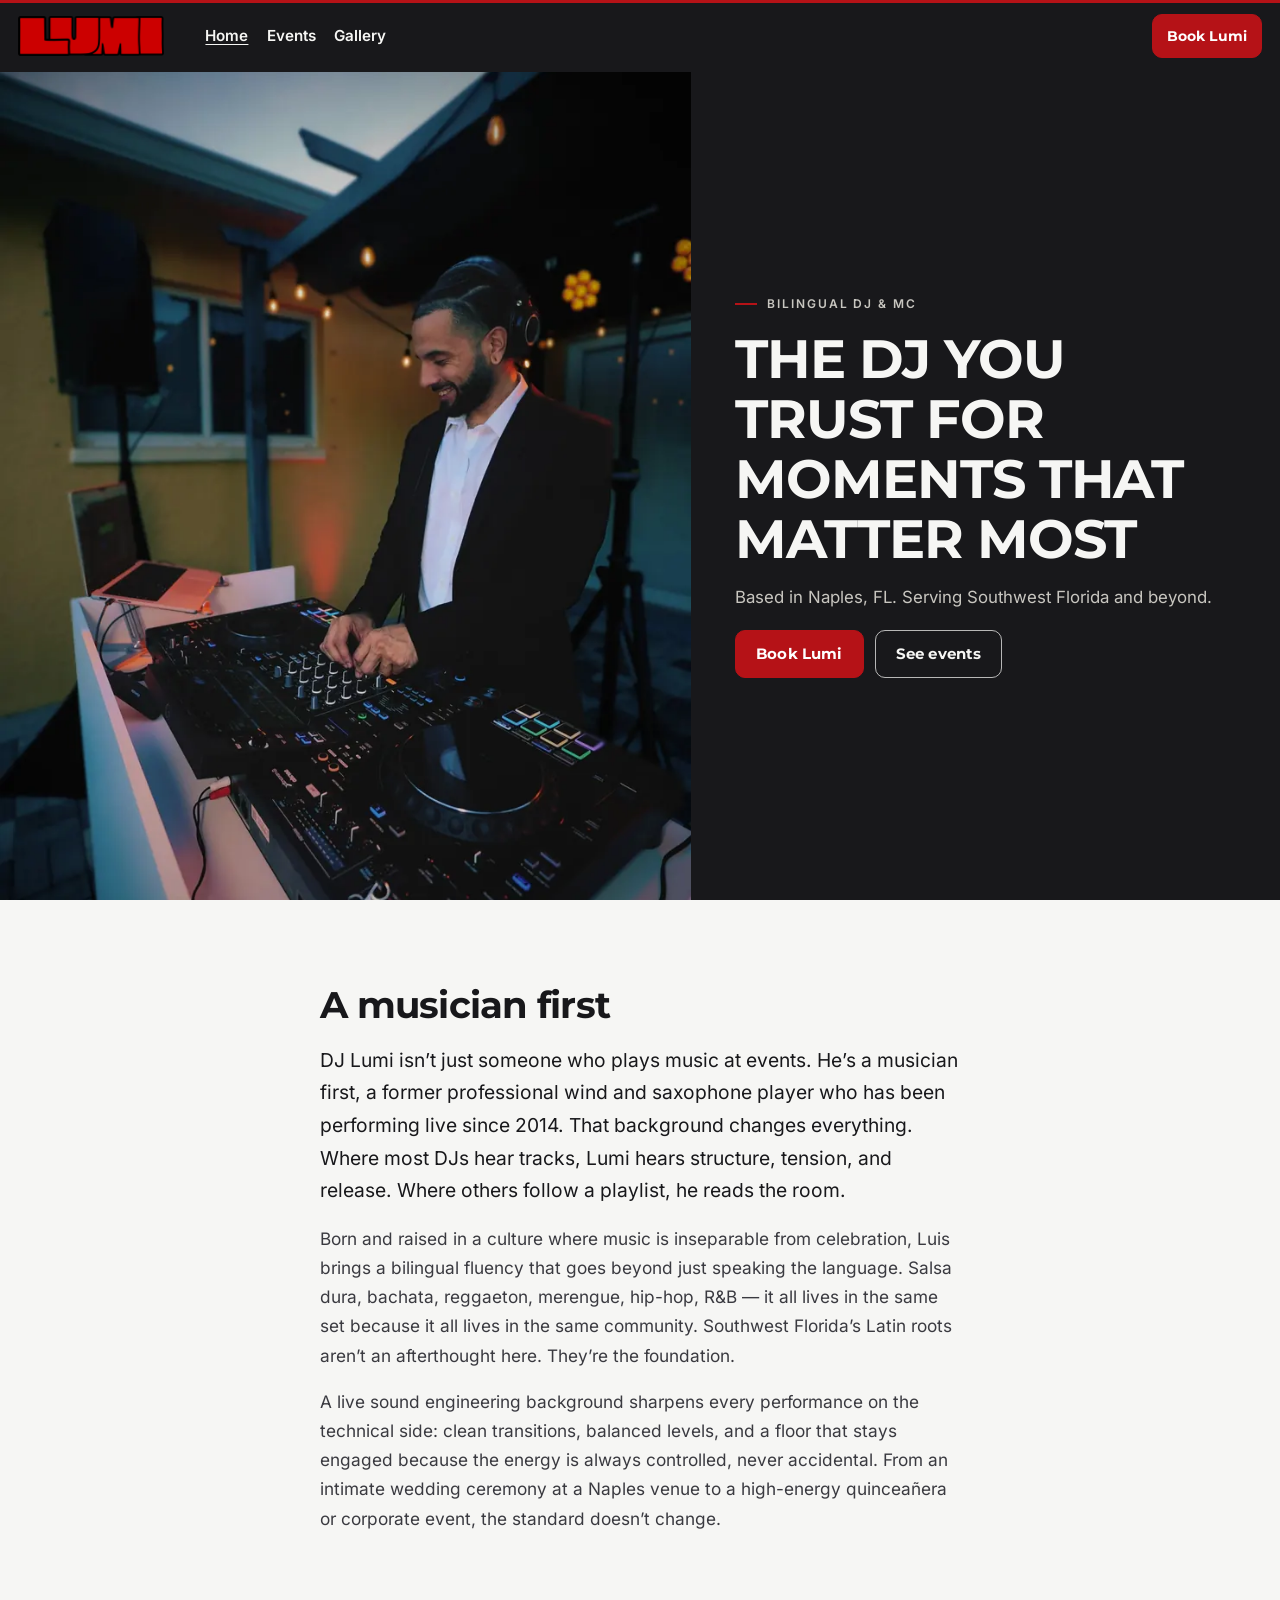
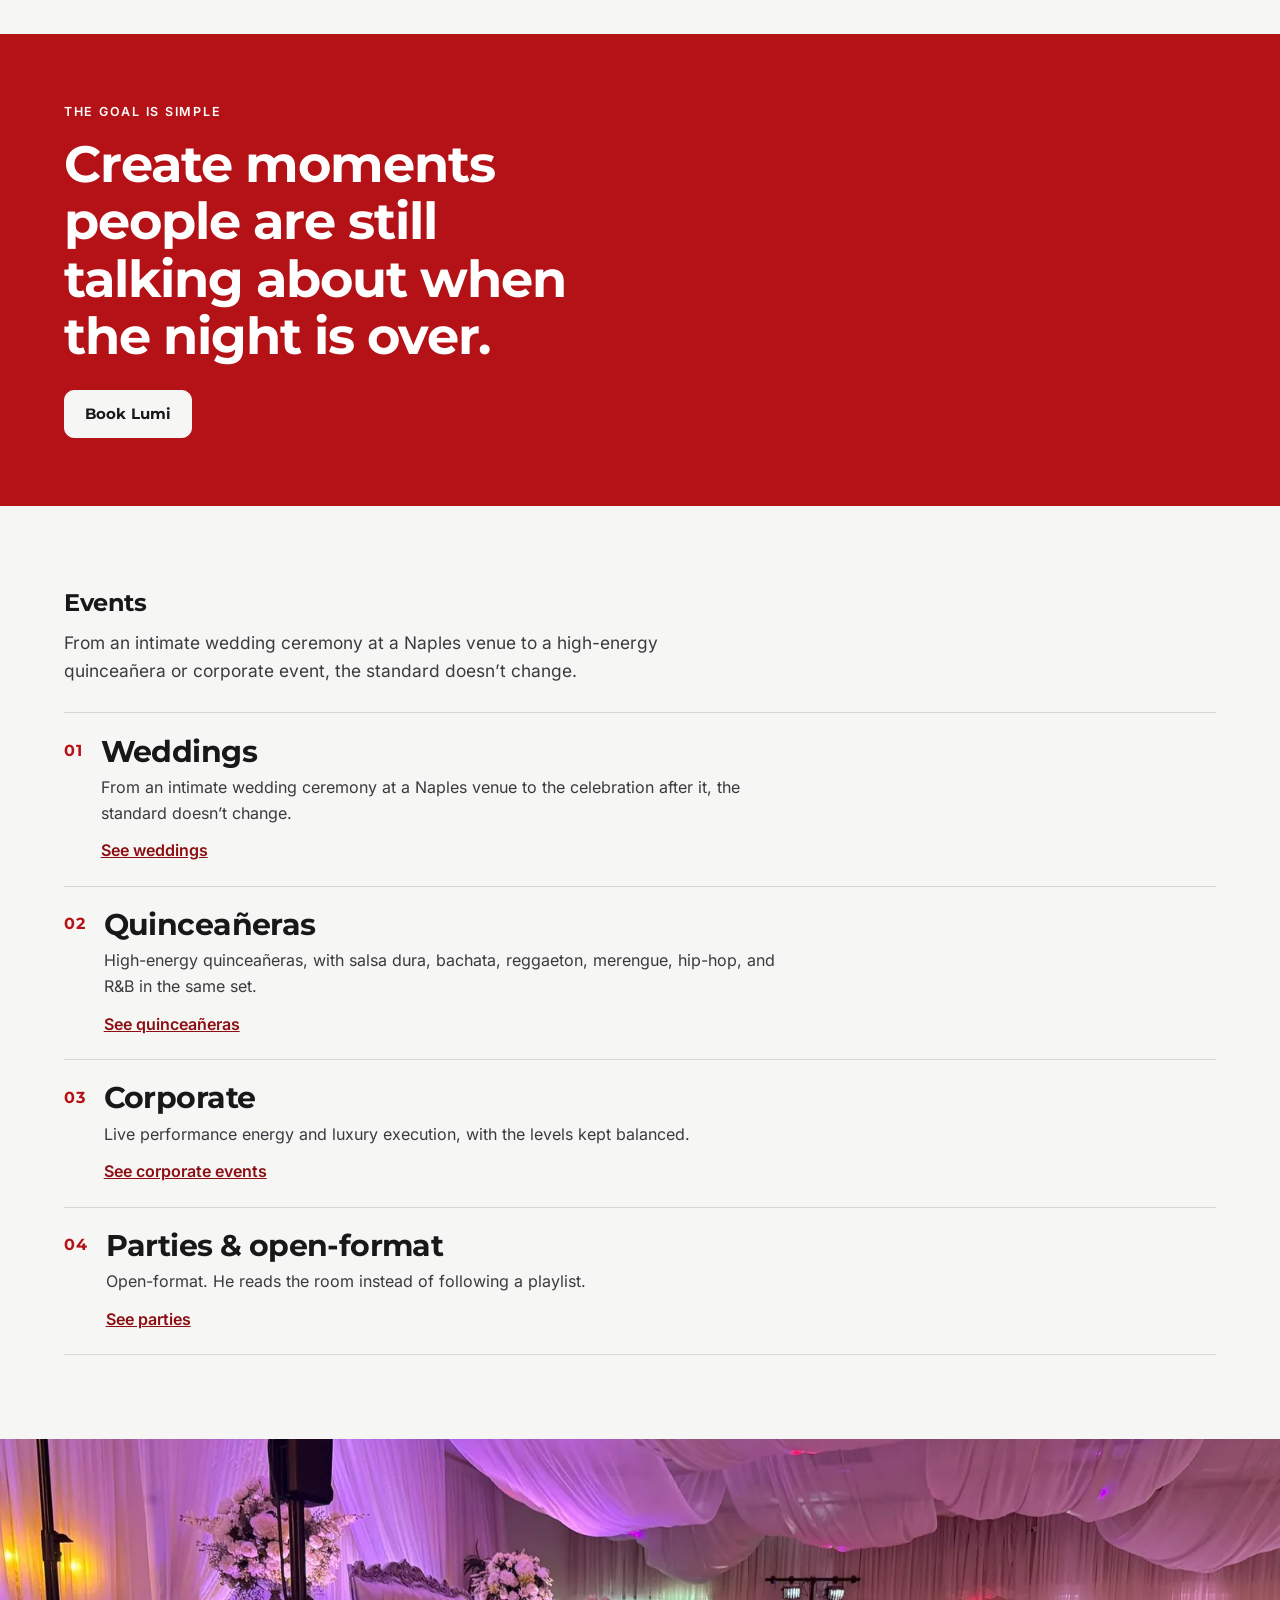
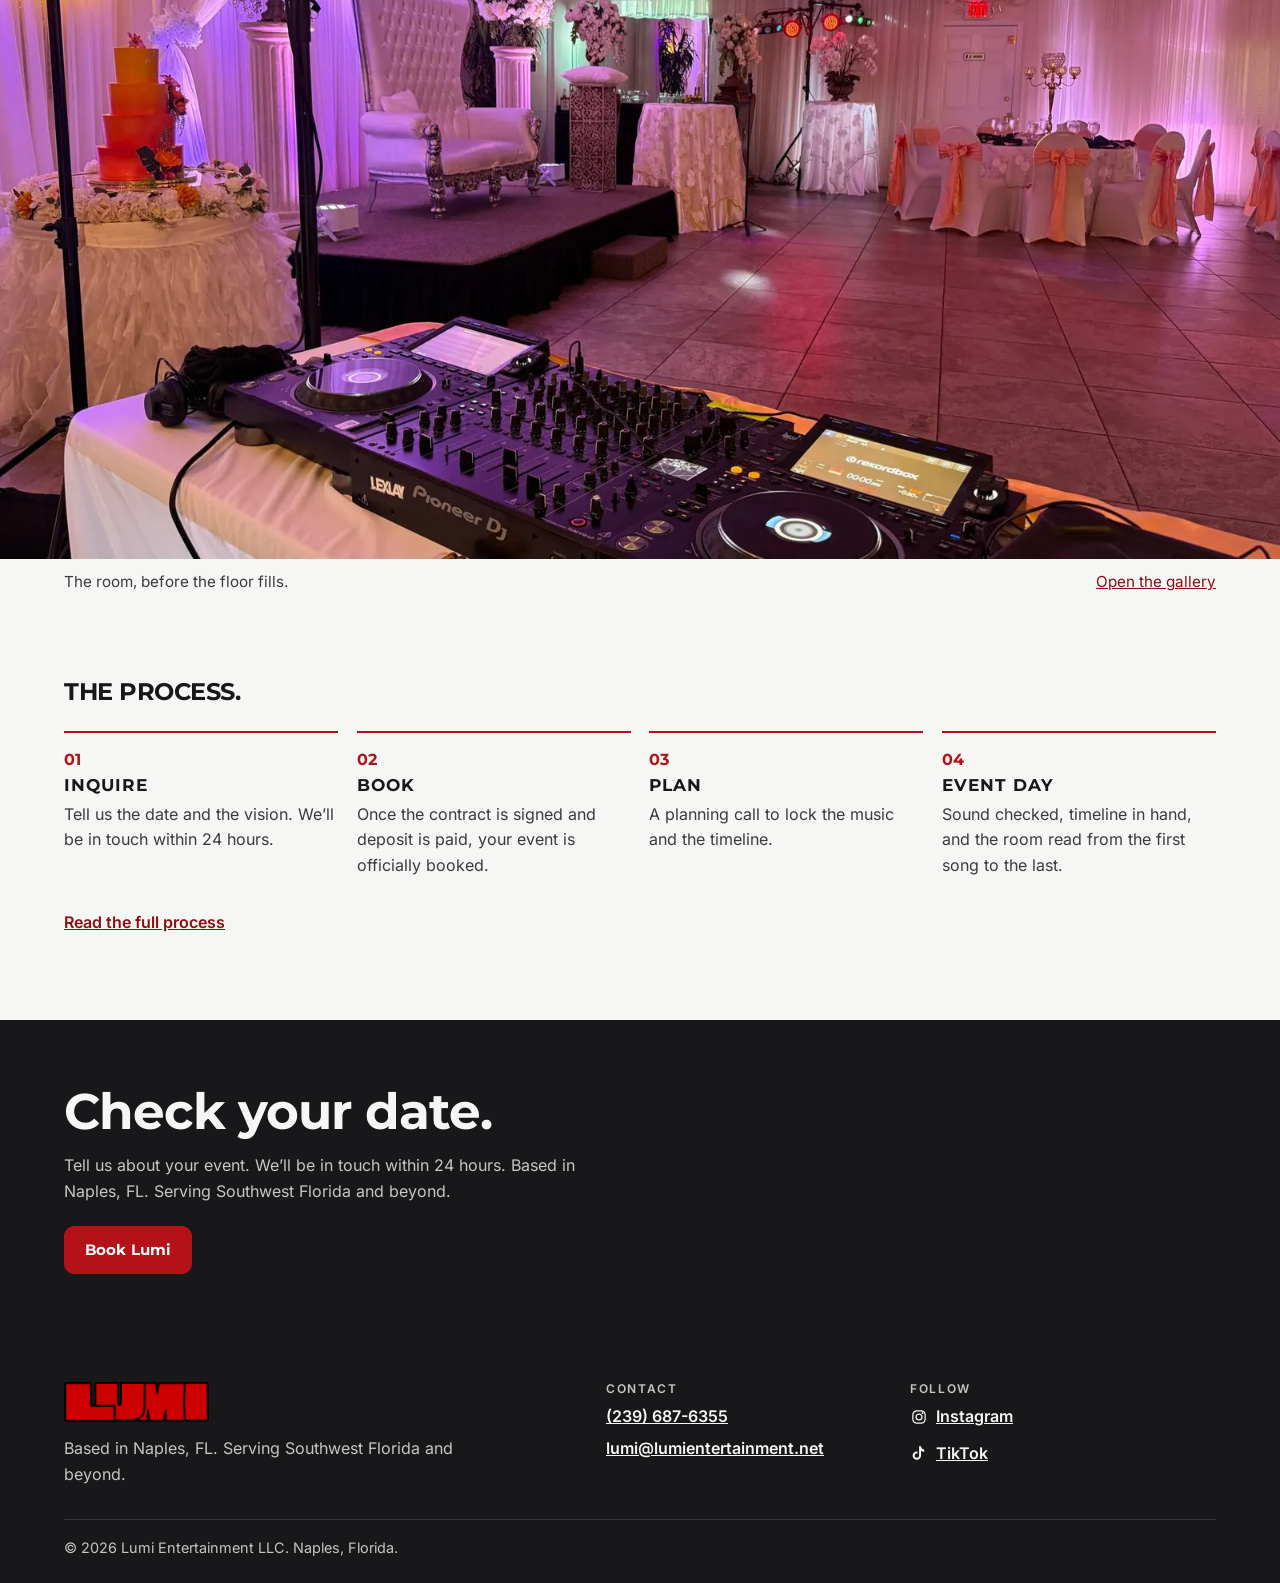
==== commit 4ccb743f: "Keep the phone number in the footer and on the booking page. Take it out of the header, the home her" ====
--- a/index.html
+++ b/index.html
@@ -30,7 +30,7 @@
   <link rel="manifest" href="site.webmanifest">
   <link rel="preload" href="fonts/montserrat-700.woff2" as="font" type="font/woff2" crossorigin>
   <link rel="preload" href="fonts/inter-400.woff2" as="font" type="font/woff2" crossorigin>
-  <link rel="stylesheet" href="css/styles.css?v=20261122">
+  <link rel="stylesheet" href="css/styles.css?v=20261122b">
   <script type="application/ld+json">
 {
   "@context": "https://schema.org",
@@ -89,10 +89,8 @@
           <li><a href="weddings/">Events</a></li>
           <li><a href="gallery/">Gallery</a></li>
         </ul>
-        <a class="menu-phone" href="tel:+12396876355">(239) 687-6355</a>
         <a class="btn menu-book" href="booklumi/">Book Lumi</a>
       </nav>
-      <a class="header-phone" href="tel:+12396876355"><svg class="phone-icon" viewBox="0 0 24 24" width="18" height="18" aria-hidden="true"><path fill="currentColor" d="M6.6 10.8a15 15 0 0 0 6.6 6.6l2.2-2.2a1 1 0 0 1 1-.25 11.5 11.5 0 0 0 3.6.57 1 1 0 0 1 1 1V20a1 1 0 0 1-1 1A17 17 0 0 1 3 7a1 1 0 0 1 1-1h3.5a1 1 0 0 1 1 1 11.5 11.5 0 0 0 .57 3.6 1 1 0 0 1-.25 1l-2.22.2z"/></svg><span class="header-phone-num">(239) 687-6355</span></a>
       <a class="btn btn-small header-book" href="booklumi/"><span class="long">Book Lumi</span><span class="short">Book</span></a>
       <button class="nav-toggle" type="button" aria-expanded="false" aria-controls="site-nav">
         <span class="bars" aria-hidden="true"></span>
@@ -114,7 +112,7 @@
         <p class="lede">Based in Naples, FL. Serving Southwest Florida and beyond.</p>
         <div class="hero-actions">
           <a class="btn" href="booklumi/">Book Lumi</a>
-          <a class="btn btn-ghost" href="tel:+12396876355">Call (239) 687-6355</a>
+          <a class="btn btn-ghost" href="weddings/">See events</a>
         </div>
       </div>
     </section>
@@ -217,7 +215,6 @@
         <p>Tell us about your event. We’ll be in touch within 24 hours. Based in Naples, FL. Serving Southwest Florida and beyond.</p>
         <div class="cta-actions">
           <a class="btn" href="booklumi/">Book Lumi</a>
-          <a class="btn btn-ghost" href="tel:+12396876355">(239) 687-6355</a>
         </div>
       </div>
     </section>
@@ -250,7 +247,6 @@
     </div>
   </footer>
   <nav class="tapbar" aria-label="Quick actions">
-    <a class="tap-call" href="tel:+12396876355"><small>Call</small><span>(239) 687-6355</span></a>
     <a class="btn tap-book" href="booklumi/">Book Lumi</a>
   </nav>
   <script src="js/main.js?v=20261122"></script>
--- a/css/styles.css
+++ b/css/styles.css
@@ -332,11 +332,9 @@
 .tapbar { display: none; }
 
 @media (max-width: 959px) {
-  body { padding-bottom: calc(4.75rem + env(safe-area-inset-bottom)); }
+  body { padding-bottom: calc(4.4rem + env(safe-area-inset-bottom)); }
   .tapbar {
-    display: grid;
-    grid-template-columns: 1.15fr 0.85fr;
-    gap: 0.5rem;
+    display: block;
     position: fixed;
     left: 0;
     right: 0;
@@ -346,26 +344,6 @@
     background: rgba(24, 24, 27, 0.96);
     border-top: 1px solid rgba(246, 246, 244, 0.14);
   }
-  .tap-call {
-    display: flex;
-    flex-direction: column;
-    align-items: center;
-    justify-content: center;
-    min-height: 3rem;
-    border: 1px solid rgba(246, 246, 244, 0.55);
-    border-radius: var(--radius);
-    color: var(--paper);
-    text-decoration: none;
-    font-weight: 600;
-    line-height: 1.15;
-  }
-  .tap-call small {
-    font-size: 0.68rem;
-    letter-spacing: 0.12em;
-    text-transform: uppercase;
-    color: var(--muted);
-  }
-  .tap-call span { font-size: 0.92rem; }
   .tap-book { width: 100%; }
   body.nav-open .tapbar,
   body.input-focus .tapbar { display: none; }
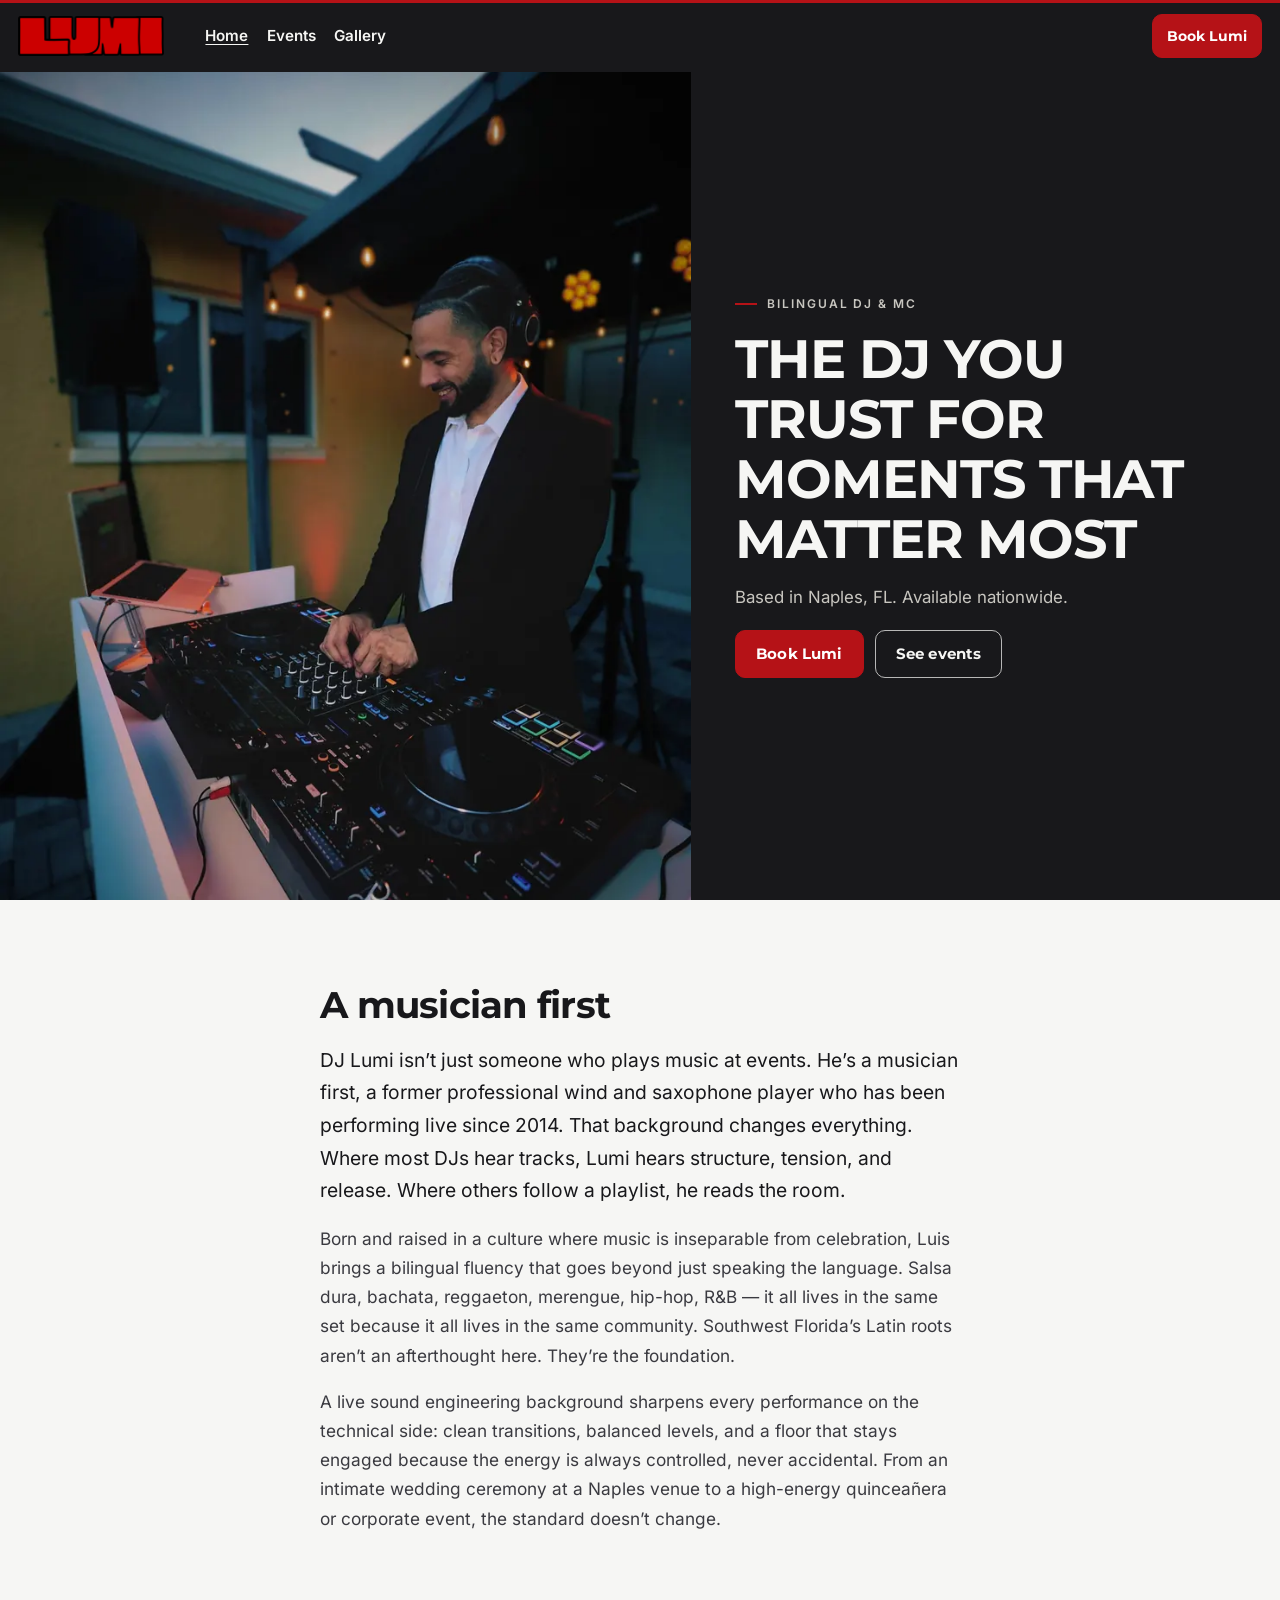
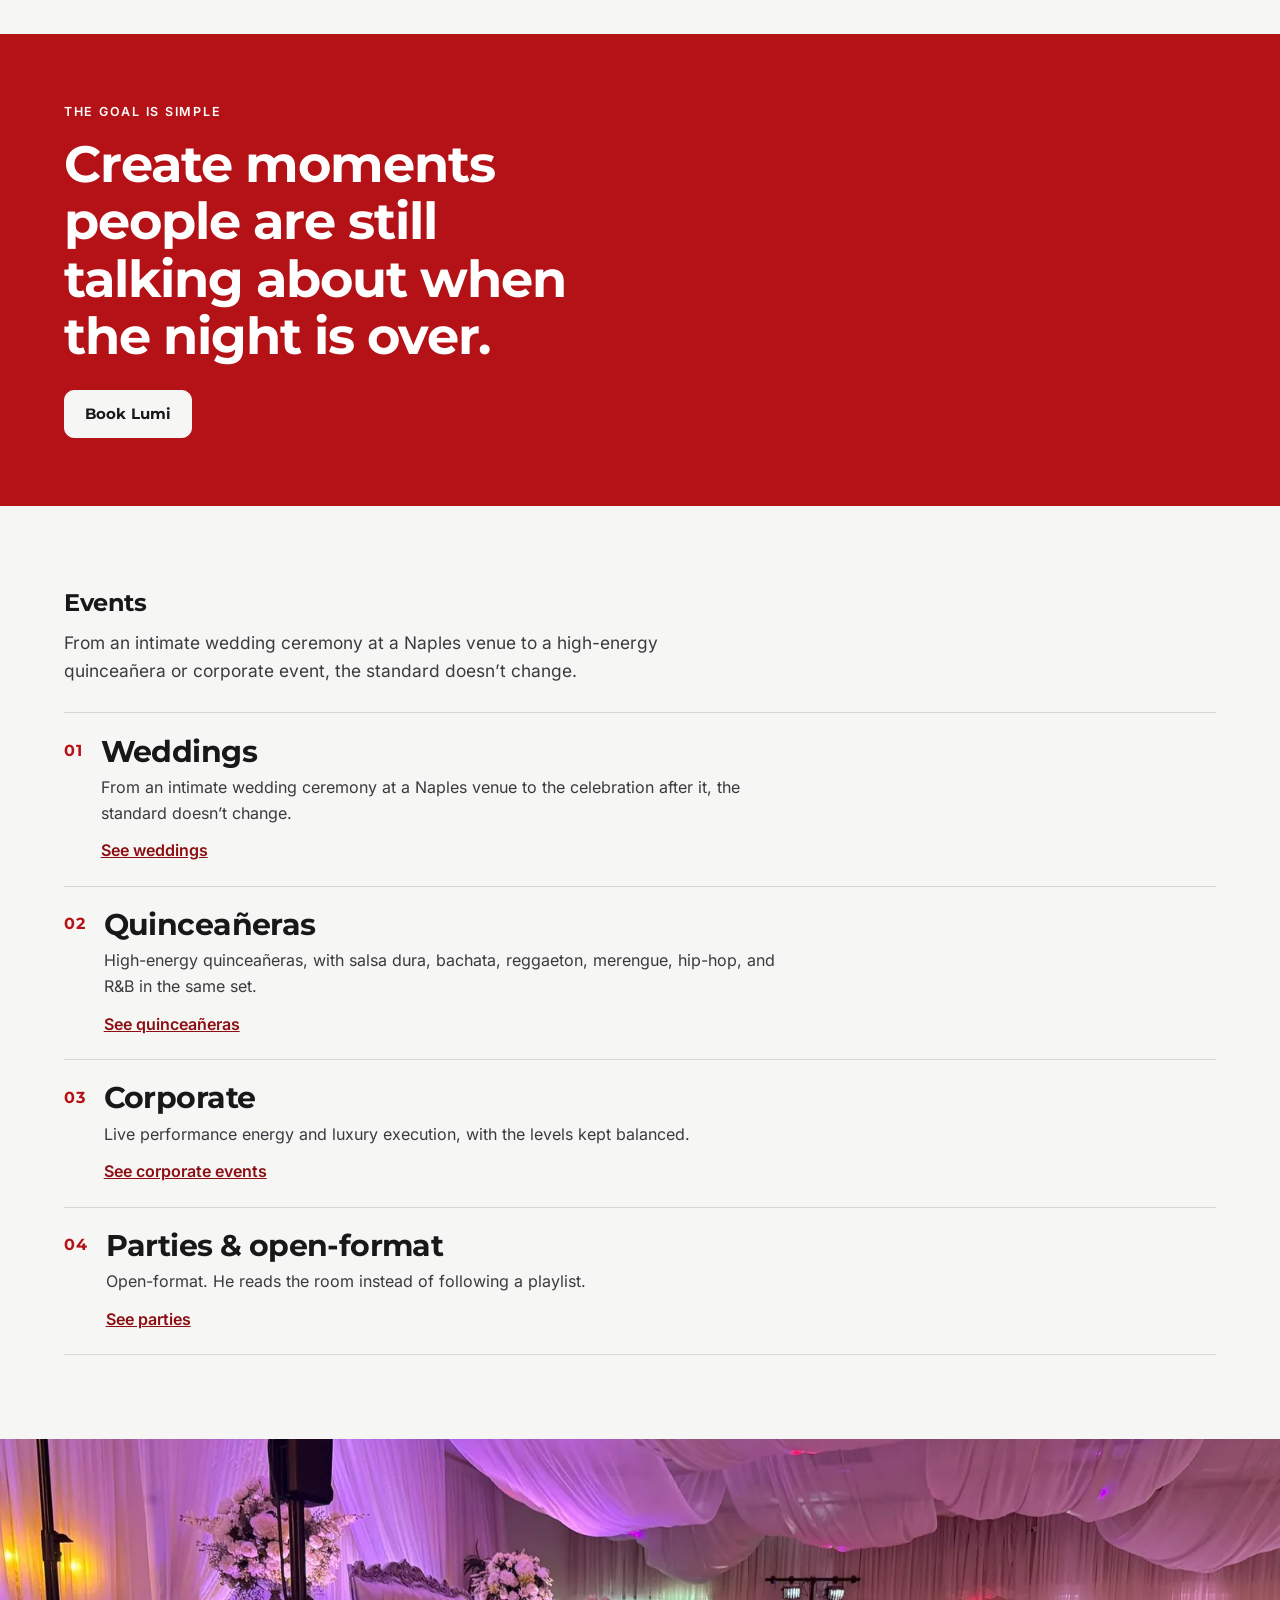
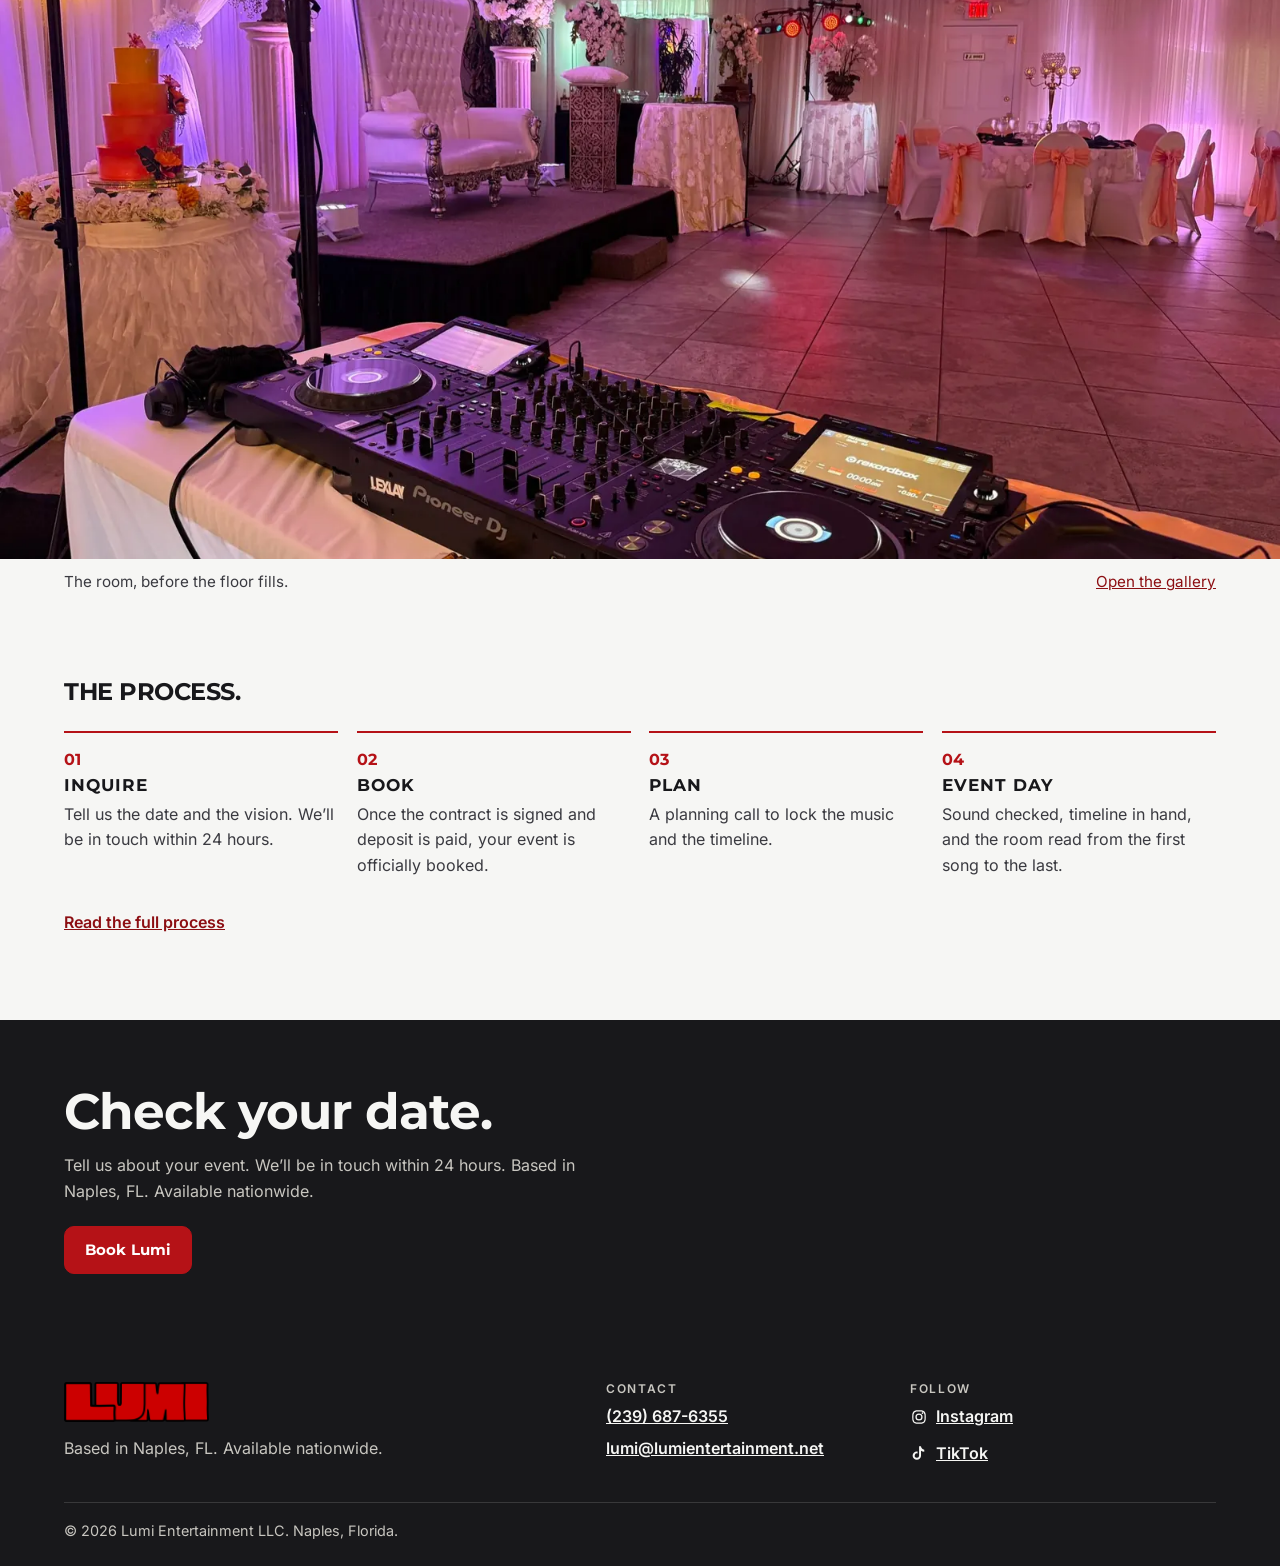
==== commit cf0ecace: "State that DJ Lumi is based in Naples and available nationwide. Replace the Southwest Florida covera" ====
--- a/index.html
+++ b/index.html
@@ -4,26 +4,26 @@
   <meta charset="utf-8">
   <meta name="viewport" content="width=device-width, initial-scale=1">
   <meta name="format-detection" content="telephone=no">
-  <title>DJ Lumi | Bilingual Wedding &amp; Event DJ in Naples, FL</title>
-  <meta name="description" content="Bilingual English/Spanish DJ and MC for weddings, quinceañeras, and events in Naples and Southwest Florida. Open-format music, live sound, and a musician’s ear.">
+  <title>DJ Lumi | Naples, FL Wedding &amp; Event DJ Available Nationwide</title>
+  <meta name="description" content="Bilingual English/Spanish DJ and MC for weddings, quinceañeras, and events. Naples, FL DJ available nationwide. Open-format music, live sound, and a musician’s ear.">
   <meta name="robots" content="index,follow">
   <meta name="theme-color" content="#18181B">
   <link rel="canonical" href="https://www.lumientertainment.net/">
   <meta property="og:type" content="website">
   <meta property="og:site_name" content="Lumi Entertainment">
   <meta property="og:locale" content="en_US">
-  <meta property="og:title" content="DJ Lumi | Bilingual Wedding &amp; Event DJ in Naples, FL">
-  <meta property="og:description" content="Bilingual English/Spanish DJ and MC for weddings, quinceañeras, and events in Naples and Southwest Florida. Open-format music, live sound, and a musician’s ear.">
+  <meta property="og:title" content="DJ Lumi | Naples, FL Wedding &amp; Event DJ Available Nationwide">
+  <meta property="og:description" content="Bilingual English/Spanish DJ and MC for weddings, quinceañeras, and events. Naples, FL DJ available nationwide. Open-format music, live sound, and a musician’s ear.">
   <meta property="og:url" content="https://www.lumientertainment.net/">
   <meta property="og:image" content="https://www.lumientertainment.net/images/og.jpg">
   <meta property="og:image:width" content="1200">
   <meta property="og:image:height" content="630">
-  <meta property="og:image:alt" content="DJ Lumi mixing at an outdoor evening event. Lumi Entertainment, a bilingual wedding and event DJ based in Naples, Florida.">
+  <meta property="og:image:alt" content="DJ Lumi mixing at an outdoor evening event. Lumi Entertainment, a bilingual wedding and event DJ based in Naples, Florida, available nationwide.">
   <meta name="twitter:card" content="summary_large_image">
-  <meta name="twitter:title" content="DJ Lumi | Bilingual Wedding &amp; Event DJ in Naples, FL">
-  <meta name="twitter:description" content="Bilingual English/Spanish DJ and MC for weddings, quinceañeras, and events in Naples and Southwest Florida. Open-format music, live sound, and a musician’s ear.">
+  <meta name="twitter:title" content="DJ Lumi | Naples, FL Wedding &amp; Event DJ Available Nationwide">
+  <meta name="twitter:description" content="Bilingual English/Spanish DJ and MC for weddings, quinceañeras, and events. Naples, FL DJ available nationwide. Open-format music, live sound, and a musician’s ear.">
   <meta name="twitter:image" content="https://www.lumientertainment.net/images/og.jpg">
-  <meta name="twitter:image:alt" content="DJ Lumi mixing at an outdoor evening event. Lumi Entertainment, a bilingual wedding and event DJ based in Naples, Florida.">
+  <meta name="twitter:image:alt" content="DJ Lumi mixing at an outdoor evening event. Lumi Entertainment, a bilingual wedding and event DJ based in Naples, Florida, available nationwide.">
   <link rel="icon" href="favicon.ico" sizes="any">
   <link rel="icon" type="image/png" href="images/icon-192.png" sizes="192x192">
   <link rel="apple-touch-icon" href="images/apple-touch-icon.png">
@@ -47,14 +47,14 @@
     "https://www.lumientertainment.net/images/hero-1400.jpg"
   ],
   "logo": "https://www.lumientertainment.net/images/logo.png",
-  "description": "Bilingual English/Spanish DJ and MC for weddings, quinceañeras, and events. Based in Naples, FL, serving Southwest Florida and beyond.",
+  "description": "Bilingual English/Spanish DJ and MC for weddings, quinceañeras, and events. Based in Naples, FL. Available nationwide.",
   "address": {
     "@type": "PostalAddress",
     "addressLocality": "Naples",
     "addressRegion": "FL",
     "addressCountry": "US"
   },
-  "areaServed": "Southwest Florida",
+  "areaServed": "United States",
   "founder": {
     "@type": "Person",
     "name": "Luis Saavedra",
@@ -109,7 +109,7 @@
       <div class="hero-copy">
         <p class="eyebrow on-dark">Bilingual DJ &amp; MC</p>
         <h1>THE DJ YOU TRUST FOR MOMENTS THAT MATTER MOST</h1>
-        <p class="lede">Based in Naples, FL. Serving Southwest Florida and beyond.</p>
+        <p class="lede">Based in Naples, FL. Available nationwide.</p>
         <div class="hero-actions">
           <a class="btn" href="booklumi/">Book Lumi</a>
           <a class="btn btn-ghost" href="weddings/">See events</a>
@@ -212,7 +212,7 @@
     <section class="cta-band">
       <div class="wrap">
         <h2>Check your date.</h2>
-        <p>Tell us about your event. We’ll be in touch within 24 hours. Based in Naples, FL. Serving Southwest Florida and beyond.</p>
+        <p>Tell us about your event. We’ll be in touch within 24 hours. Based in Naples, FL. Available nationwide.</p>
         <div class="cta-actions">
           <a class="btn" href="booklumi/">Book Lumi</a>
         </div>
@@ -225,7 +225,7 @@
         <a class="logo" href="./">
           <img src="images/logo.png" alt="Lumi Entertainment" width="1200" height="330">
         </a>
-        <p>Based in Naples, FL. Serving Southwest Florida and beyond.</p>
+        <p>Based in Naples, FL. Available nationwide.</p>
       </div>
       <div>
         <h2 class="footer-label">Contact</h2>
